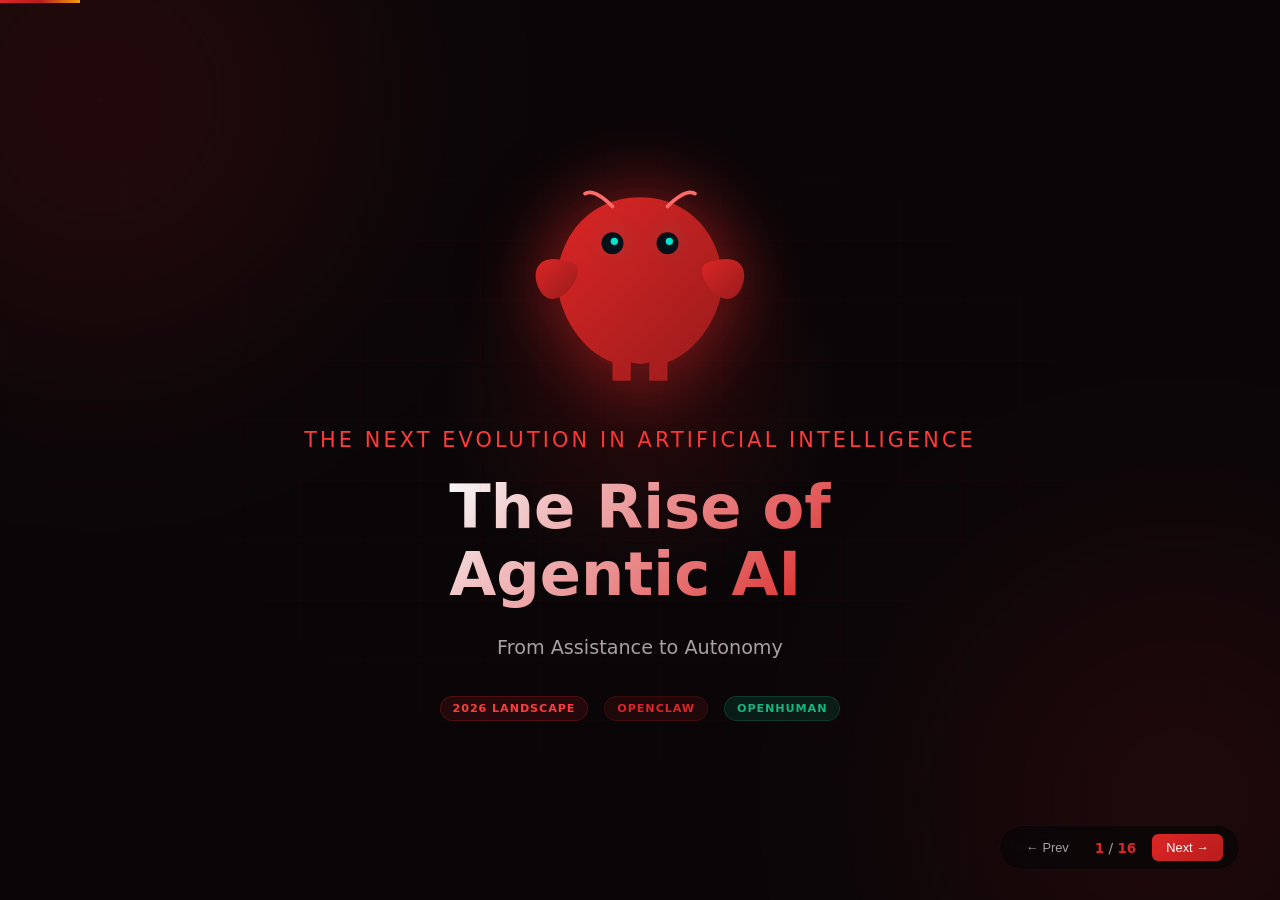
==== index.html @ 3cd06ec3 "feat: publish presentation site" ====
<!DOCTYPE html>
<html lang="en">
<head>
    <meta charset="UTF-8">
    <meta name="viewport" content="width=device-width, initial-scale=1.0">
    <title>OpenClaw — The Rise of Agentic AI</title>
    <style>
        * { margin: 0; padding: 0; box-sizing: border-box; }

        :root {
            --bg-dark: #0a0608;
            --bg-card: #140a0e;
            --bg-card-hover: #1e0f14;
            --accent-red: #dc2626;
            --accent-crimson: #b91c1c;
            --accent-bright-red: #ff3b3b;
            --accent-gold: #f59e0b;
            --accent-green: #10b981;
            --accent-orange: #ea580c;
            --text-primary: #f8fafc;
            --text-secondary: #a8a0a4;
            --border: rgba(220, 38, 38, 0.1);
            --logo-gradient-start: #dc2626;
            --logo-gradient-end: #991b1b;
            --coral-bright: #ff6b6b;
        }

        body {
            font-family: 'Segoe UI', system-ui, -apple-system, sans-serif;
            background: var(--bg-dark);
            color: var(--text-primary);
            overflow: hidden;
            height: 100vh;
        }

        .presentation {
            width: 100vw;
            height: 100vh;
            position: relative;
            overflow: hidden;
        }

        .slide {
            position: absolute;
            width: 100%;
            height: 100%;
            display: none;
            flex-direction: column;
            justify-content: center;
            align-items: center;
            padding: 60px 100px;
            pointer-events: none;
            background: var(--bg-dark);
        }

        .slide.active {
            display: flex;
            pointer-events: all;
        }

        .slide.prev {
            display: none;
        }

        .slide video {
            display: none;
        }

        .slide.active video {
            display: block;
        }

        .full-slide-img {
            position: absolute;
            inset: 0;
            width: 100%;
            height: 100%;
            object-fit: cover;
            object-position: center;
            display: block;
        }

        .video-overlay-button {
            background: rgba(255,255,255,0.2);
            border: 2px solid white;
            border-radius: 50%;
            width: 80px;
            height: 80px;
            display: flex;
            align-items: center;
            justify-content: center;
            cursor: pointer;
            backdrop-filter: blur(4px);
            transition: all 0.3s;
            pointer-events: none;
        }

        /* Background effects */
        .bg-grid {
            position: absolute;
            inset: 0;
            background-image:
                linear-gradient(rgba(220, 38, 38, 0.03) 1px, transparent 1px),
                linear-gradient(90deg, rgba(220, 38, 38, 0.03) 1px, transparent 1px);
            background-size: 60px 60px;
            mask-image: radial-gradient(ellipse at center, black 30%, transparent 80%);
        }

        .bg-glow {
            position: absolute;
            width: 500px;
            height: 500px;
            border-radius: 50%;
            filter: blur(120px);
            opacity: 0.12;
            pointer-events: none;
        }

        .glow-1 { background: var(--accent-red); top: -150px; left: -150px; }
        .glow-2 { background: var(--accent-crimson); bottom: -150px; right: -150px; }
        .glow-3 { background: var(--accent-bright-red); top: 40%; left: 30%; }
        .glow-4 { background: var(--accent-gold); top: 60%; right: 20%; opacity: 0.08; }

        /* Typography */
        h1 {
            font-size: 3.8rem;
            font-weight: 800;
            line-height: 1.1;
            margin-bottom: 1rem;
            background: linear-gradient(135deg, var(--text-primary) 0%, var(--accent-red) 100%);
            -webkit-background-clip: text;
            -webkit-text-fill-color: transparent;
            background-clip: text;
        }

        h2 {
            font-size: 2.6rem;
            font-weight: 700;
            margin-bottom: 1.5rem;
            color: var(--text-primary);
        }

        h3 {
            font-size: 1.4rem;
            font-weight: 600;
            color: var(--accent-red);
            margin-bottom: 0.5rem;
        }

        p {
            font-size: 1.2rem;
            line-height: 1.7;
            color: var(--text-secondary);
            max-width: 800px;
        }

        .subtitle {
            font-size: 1.3rem;
            color: var(--accent-bright-red);
            font-weight: 300;
            letter-spacing: 0.15em;
            text-transform: uppercase;
            margin-bottom: 1rem;
        }

        /* Cards */
        .card-grid {
            display: grid;
            grid-template-columns: repeat(4, 1fr);
            gap: 20px;
            width: 100%;
            max-width: 1200px;
            margin-top: 2rem;
        }

        .card {
            background: var(--bg-card);
            border: 1px solid var(--border);
            border-radius: 16px;
            padding: 28px;
            transition: all 0.3s ease;
            position: relative;
            overflow: hidden;
        }

        .card::before {
            content: '';
            position: absolute;
            top: 0;
            left: 0;
            right: 0;
            height: 3px;
            background: linear-gradient(90deg, var(--accent-red), var(--accent-crimson));
            opacity: 0;
            transition: opacity 0.3s;
        }

        .card:hover::before { opacity: 1; }
        .card:hover {
            transform: translateY(-4px);
            border-color: rgba(220, 38, 38, 0.3);
            box-shadow: 0 20px 40px rgba(0, 0, 0, 0.5);
            background: var(--bg-card-hover);
        }

        .card-icon {
            width: 44px;
            height: 44px;
            border-radius: 10px;
            display: flex;
            align-items: center;
            justify-content: center;
            font-size: 22px;
            margin-bottom: 14px;
            background: rgba(220, 38, 38, 0.1);
            color: var(--accent-red);
        }

        /* ===== SLIDE 3: TRUE LEFT-RIGHT SPLIT ===== */
        .split-layout {
            display: flex;
            flex-direction: row;
            gap: 0;
            width: 100%;
            max-width: 1100px;
            align-items: stretch;
            justify-content: center;
            margin-top: 1rem;
        }

        .split-left, .split-right {
            flex: 1;
            padding: 40px;
            text-align: center;
            min-width: 0;
        }

        .split-left {
            background: rgba(245, 158, 11, 0.05);
            border: 1px solid rgba(245, 158, 11, 0.15);
            border-radius: 16px 0 0 16px;
            border-right: none;
        }

        .split-right {
            background: rgba(220, 38, 38, 0.05);
            border: 1px solid rgba(220, 38, 38, 0.15);
            border-radius: 0 16px 16px 0;
            border-left: none;
        }

        .vs-divider {
            display: flex;
            align-items: center;
            justify-content: center;
            width: 60px;
            background: var(--bg-dark);
            position: relative;
            z-index: 2;
        }

        .vs-circle {
            width: 50px;
            height: 50px;
            border-radius: 50%;
            background: linear-gradient(135deg, var(--accent-red), var(--accent-crimson));
            display: flex;
            align-items: center;
            justify-content: center;
            font-weight: 800;
            font-size: 0.9rem;
            color: white;
            box-shadow: 0 4px 20px rgba(220, 38, 38, 0.4);
        }

        .feature-list {
            list-style: none;
            margin-top: 1.5rem;
            text-align: left;
            display: inline-block;
        }

        .feature-list li {
            padding: 10px 0;
            padding-left: 28px;
            position: relative;
            color: var(--text-secondary);
            font-size: 1.05rem;
            border-bottom: 1px solid rgba(255,255,255,0.03);
        }

        .feature-list li:last-child { border-bottom: none; }

        .split-left .feature-list li::before {
            content: '•';
            position: absolute;
            left: 0;
            color: var(--accent-orange);
            font-weight: bold;
        }

        .split-right .feature-list li::before {
            content: '→';
            position: absolute;
            left: 0;
            color: var(--accent-red);
            font-weight: bold;
        }

        /* Comparison Table */
        .table-container {
            width: 100%;
            max-width: 1200px;
            overflow-x: auto;
            margin-top: 1.5rem;
        }

        table {
            width: 100%;
            border-collapse: separate;
            border-spacing: 0;
            font-size: 0.9rem;
        }

        th {
            background: rgba(220, 38, 38, 0.08);
            color: var(--accent-red);
            font-weight: 600;
            padding: 14px;
            text-align: left;
            border-bottom: 2px solid var(--accent-red);
            white-space: nowrap;
        }

        td {
            padding: 12px 14px;
            border-bottom: 1px solid var(--border);
            color: var(--text-secondary);
        }

        tr:hover td { background: rgba(255,255,255,0.02); }

        .highlight-row td {
            background: rgba(220, 38, 38, 0.04);
            color: var(--text-primary);
            font-weight: 500;
        }

        /* Architecture Diagram */
        .arch-container {
            display: flex;
            gap: 16px;
            align-items: stretch;
            margin-top: 1.5rem;
            max-width: 1100px;
            width: 100%;
        }

        .arch-layer {
            flex: 1;
            background: var(--bg-card);
            border: 1px solid var(--border);
            border-radius: 12px;
            padding: 20px 16px;
            text-align: center;
            position: relative;
            transition: all 0.3s;
            min-width: 0;
        }

        .arch-layer:hover {
            border-color: var(--accent-red);
            transform: scale(1.03);
            background: var(--bg-card-hover);
        }

        .arch-layer h4 {
            color: var(--accent-red);
            font-size: 1rem;
            margin-bottom: 6px;
        }

        .arch-layer .file-name {
            font-family: 'Courier New', monospace;
            font-size: 0.75rem;
            color: var(--accent-gold);
            background: rgba(245, 158, 11, 0.1);
            padding: 3px 8px;
            border-radius: 4px;
            display: inline-block;
            margin-bottom: 10px;
        }

        .arch-layer p {
            font-size: 0.85rem;
            line-height: 1.5;
            color: var(--text-secondary);
        }

        .arch-connector {
            display: flex;
            align-items: center;
            justify-content: center;
            color: var(--accent-red);
            font-size: 1.2rem;
            width: 24px;
            flex-shrink: 0;
        }

        /* ===== NAVIGATION: BOTTOM RIGHT, SMALL ===== */
        .nav-area {
            position: fixed;
            bottom: 30px;
            right: 40px;
            display: flex;
            align-items: center;
            gap: 12px;
            z-index: 1000;
            background: rgba(10, 6, 8, 0.85);
            backdrop-filter: blur(12px);
            padding: 8px 16px;
            border-radius: 100px;
            border: 1px solid var(--border);
        }

        .nav-btn {
            background: none;
            border: none;
            color: var(--text-secondary);
            cursor: pointer;
            padding: 6px 10px;
            border-radius: 6px;
            transition: all 0.2s;
            font-size: 0.8rem;
            font-weight: 500;
            display: flex;
            align-items: center;
            gap: 4px;
        }

        .nav-btn:hover {
            color: var(--text-primary);
            background: rgba(255,255,255,0.08);
        }

        .nav-btn.primary {
            background: linear-gradient(135deg, var(--accent-red), var(--accent-crimson));
            color: white;
            font-size: 0.8rem;
            padding: 6px 14px;
        }

        .slide-counter {
            color: var(--text-secondary);
            font-size: 0.85rem;
            font-variant-numeric: tabular-nums;
            padding: 0 4px;
        }

        .slide-counter span { color: var(--accent-red); font-weight: 600; }

        /* Progress bar */
        .progress-bar {
            position: fixed;
            top: 0;
            left: 0;
            height: 3px;
            background: linear-gradient(90deg, var(--accent-red), var(--accent-crimson), var(--accent-gold));
            transition: width 0.3s;
            z-index: 1000;
        }

        /* Badges */
        .badge {
            display: inline-block;
            padding: 5px 12px;
            border-radius: 20px;
            font-size: 0.7rem;
            font-weight: 600;
            text-transform: uppercase;
            letter-spacing: 0.08em;
        }

        .badge-red { background: rgba(220, 38, 38, 0.12); color: var(--accent-bright-red); border: 1px solid rgba(220, 38, 38, 0.25); }
        .badge-crimson { background: rgba(185, 28, 28, 0.12); color: var(--accent-red); border: 1px solid rgba(185, 28, 28, 0.2); }
        .badge-green { background: rgba(16, 185, 129, 0.12); color: var(--accent-green); border: 1px solid rgba(16,185,129,0.2); }
        .badge-orange { background: rgba(245, 158, 11, 0.12); color: var(--accent-gold); border: 1px solid rgba(245,158,11,0.2); }
        .badge-gold { background: rgba(245, 158, 11, 0.12); color: var(--accent-gold); border: 1px solid rgba(245,158,11,0.2); }

        /* Code preview */
        .code-preview {
            background: #1a0d10;
            border: 1px solid var(--border);
            border-radius: 12px;
            padding: 24px;
            font-family: 'Courier New', monospace;
            font-size: 0.82rem;
            line-height: 1.6;
            color: #cdd6f4;
            max-width: 720px;
            width: 100%;
            margin-top: 1.5rem;
            text-align: left;
            position: relative;
            box-shadow: 0 10px 30px rgba(0,0,0,0.4);
        }

        .code-preview::before {
            content: 'SOUL.md';
            position: absolute;
            top: -12px;
            left: 20px;
            background: var(--bg-dark);
            padding: 4px 12px;
            color: var(--accent-gold);
            font-size: 0.75rem;
            border: 1px solid var(--border);
            border-radius: 4px;
            font-weight: 600;
        }

        .code-comment { color: #6c7086; }
        .code-header { color: #ff6b6b; font-weight: bold; }
        .code-truth { color: #fab387; }
        .code-body { color: #cdd6f4; }

        /* Images */
        .slide-img {
            border-radius: 12px;
            border: 1px solid var(--border);
            box-shadow: 0 10px 30px rgba(0,0,0,0.3);
            max-height: 220px;
            object-fit: contain;
            background: var(--bg-card);
        }

        .logo-img {
            height: 80px;
            width: auto;
            margin-bottom: 1rem;
            filter: drop-shadow(0 4px 12px rgba(0,0,0,0.4));
        }

        .mascot-img {
            height: 140px;
            width: auto;
            margin-bottom: 1rem;
        }

        /* Special layouts */
        .two-col {
            display: flex;
            gap: 50px;
            width: 100%;
            max-width: 1100px;
            align-items: center;
        }

        .two-col > div { flex: 1; }

        .center-col {
            display: flex;
            flex-direction: column;
            align-items: center;
            text-align: center;
            max-width: 900px;
        }

        .callout-box {
            padding: 20px 24px;
            border-radius: 0 12px 12px 0;
            margin-bottom: 1.5rem;
            text-align: left;
        }

        .callout-warn {
            background: rgba(245, 158, 11, 0.08);
            border-left: 4px solid var(--accent-gold);
        }

        .callout-success {
            background: rgba(16, 185, 129, 0.08);
            border-left: 4px solid var(--accent-green);
        }

        .callout-box p { font-size: 1.05rem; }
        .callout-box strong { font-size: 0.95rem; display: block; margin-bottom: 6px; }

        /* Responsive */
        @media (max-width: 1200px) {
            .slide { padding: 50px 60px; }
            h1 { font-size: 3.2rem; }
            h2 { font-size: 2.3rem; }
            [style*="flex: 0 0 400px"] { flex: 0 0 320px !important; }
        }

        @media (max-width: 1024px) {
            .slide {
                padding: 40px 30px;
                overflow-y: auto;
                -webkit-overflow-scrolling: touch;
            }
            .card-grid { grid-template-columns: repeat(2, 1fr); }
            .arch-container { flex-wrap: wrap; }
            .arch-connector { display: none; }
            .arch-layer { flex: 1 1 calc(50% - 16px); min-width: 180px; }
            .two-col { flex-direction: column; gap: 30px; }
            .split-layout { flex-direction: column; }
            .split-left {
                border-radius: 16px 16px 0 0 !important;
                border-right: 1px solid rgba(245,158,11,0.15) !important;
                border-bottom: none !important;
                padding: 30px !important;
            }
            .split-right {
                border-radius: 0 0 16px 16px !important;
                border-left: 1px solid rgba(220,38,38,0.15) !important;
                border-top: none !important;
                padding: 30px !important;
            }
            .vs-divider { width: 100%; height: 40px; }
            h1 { font-size: 2.8rem; }
            h2 { font-size: 2rem; }
            .closing-pillars { grid-template-columns: 1fr 1fr; }
            [style*="flex: 0 0 400px"] { flex: 0 0 280px !important; }
            [style*="justify-content: space-between"][style*="max-width: 900px"] {
                flex-wrap: wrap !important;
            }
            .split-left img, .split-right img {
                width: calc(100% + 60px) !important;
                margin: -30px -30px 20px -30px !important;
            }
        }

        @media (max-width: 768px) {
            .slide {
                padding: 30px 20px;
                overflow-y: auto;
                -webkit-overflow-scrolling: touch;
            }
            .card-grid { grid-template-columns: 1fr; }
            h1 { font-size: 2rem; }
            h2 { font-size: 1.5rem; }
            h3 { font-size: 1.1rem; }
            p { font-size: 1rem; }
            .subtitle { font-size: 1rem; letter-spacing: 0.1em; }
            .card { padding: 20px !important; }
            .agent-visual { width: 160px; height: 160px; }
            .code-preview { font-size: 0.72rem; padding: 16px; }
            .closing-pillars { grid-template-columns: 1fr; }
            .pillar { padding: 20px; }
            .quote-box { padding: 20px 24px; }
            .quote-box p { font-size: 1.05rem; }
            .nav-area {
                bottom: 15px;
                right: 15px;
                left: 15px;
                justify-content: center;
            }
            .split-left, .split-right { padding: 24px !important; }
            .split-left img, .split-right img {
                width: calc(100% + 48px) !important;
                margin: -24px -24px 20px -24px !important;
            }
            .card img[style*="margin:"] {
                width: calc(100% + 40px) !important;
                margin: -20px -20px 20px -20px !important;
            }
            [style*="grid-template-columns: 1fr 1fr 1fr"] {
                grid-template-columns: 1fr 1fr !important;
            }
            [style*="flex: 0 0 400px"] { flex: 1 1 100% !important; }
            [style*="justify-content: space-between"][style*="max-width: 900px"] {
                flex-direction: column !important;
                gap: 20px !important;
            }
            [style*="display: flex"][style*="gap: 20px"][style*="max-width: 1200px"] {
                flex-direction: column !important;
            }
            .table-container { margin-left: -10px; margin-right: -10px; }
            table { font-size: 0.8rem; }
            th, td { padding: 8px 10px; }
        }

        @media (max-width: 480px) {
            .slide {
                padding: 20px 14px;
                overflow-y: auto;
                -webkit-overflow-scrolling: touch;
            }
            h1 { font-size: 1.6rem; }
            h2 { font-size: 1.25rem; }
            h3 { font-size: 1rem; }
            p { font-size: 0.88rem; }
            .subtitle { font-size: 0.8rem; letter-spacing: 0.08em; }
            .badge { font-size: 0.6rem; padding: 3px 8px; }
            .card { padding: 16px !important; }
            .agent-visual { width: 120px; height: 120px; }
            .nav-area { padding: 5px 10px; gap: 6px; }
            .nav-btn { font-size: 0.7rem; padding: 4px 8px; }
            .nav-btn.primary { font-size: 0.7rem; padding: 4px 10px; }
            .slide-counter { font-size: 0.75rem; }
            .code-preview { font-size: 0.62rem; padding: 12px; }
            .logo-img { height: 50px; }
            .slide-img { max-height: 130px; }
            .quote-box { padding: 16px 18px; }
            .quote-box p { font-size: 0.95rem; }
            .pillar { padding: 14px; }
            .pillar-icon { font-size: 1.8rem; }
            .feature-list li { font-size: 0.82rem; padding: 6px 0; }
            .bg-glow { width: 250px; height: 250px; }
            .title-glow { width: 200px; height: 200px; }
            .split-left, .split-right { padding: 16px !important; }
            .split-left img, .split-right img {
                width: calc(100% + 32px) !important;
                margin: -16px -16px 16px -16px !important;
            }
            .card img[style*="margin:"] {
                width: calc(100% + 32px) !important;
                margin: -16px -16px 20px -16px !important;
            }
            [style*="grid-template-columns: 1fr 1fr 1fr"],
            [style*="grid-template-columns: 1fr 1fr"] {
                grid-template-columns: 1fr !important;
            }
            .vs-circle { width: 40px; height: 40px; font-size: 0.75rem; }
            table { font-size: 0.72rem; }
            th, td { padding: 6px 8px; }
        }

        .task-button {
            display: inline-flex;
            align-items: center;
            gap: 12px;
            margin-top: 1.5rem;
            padding: 18px 40px;
            background: linear-gradient(135deg, var(--accent-red), var(--accent-crimson));
            color: white;
            text-decoration: none;
            border-radius: 100px;
            font-size: 1.2rem;
            font-weight: 700;
            letter-spacing: 0.03em;
            box-shadow: 0 8px 32px rgba(220, 38, 38, 0.4), 0 0 0 1px rgba(220, 38, 38, 0.2);
            transition: all 0.3s ease;
            cursor: pointer;
            z-index: 10;
            position: relative;
        }

        .task-button:hover {
            transform: translateY(-3px);
            box-shadow: 0 14px 44px rgba(220, 38, 38, 0.5), 0 0 0 1px rgba(220, 38, 38, 0.3);
        }

        /* Animations */
        @keyframes float {
            0%, 100% { transform: translateY(0); }
            50% { transform: translateY(-8px); }
        }

        .animate-float { animation: float 4s ease-in-out infinite; }

        @keyframes pulse-glow {
            0%, 100% { opacity: 0.3; transform: scale(1); }
            50% { opacity: 0.6; transform: scale(1.05); }
        }

        .agent-visual {
            width: 220px;
            height: 220px;
            margin-bottom: 1.5rem;
        }

        .claw-svg {
            width: 100%;
            height: 100%;
            filter: drop-shadow(0 0 40px rgba(220, 38, 38, 0.4));
            overflow: visible;
        }

        .claw-svg .claw-body { filter: drop-shadow(0 0 20px rgba(220, 38, 38, 0.3)); }
        .claw-svg .eye-glow { filter: drop-shadow(0 0 6px #00e5cc); }

        @keyframes flap-left {
            0%, 100% { transform: rotate(0deg); }
            50% { transform: rotate(-25deg); }
        }
        @keyframes flap-right {
            0%, 100% { transform: rotate(0deg); }
            50% { transform: rotate(25deg); }
        }
        @keyframes wiggle-left {
            0%, 100% { transform: rotate(0deg); }
            50% { transform: rotate(-15deg); }
        }
        @keyframes wiggle-right {
            0%, 100% { transform: rotate(0deg); }
            50% { transform: rotate(15deg); }
        }
        @keyframes blink {
            0%, 95%, 100% { transform: scaleY(1); }
            97.5% { transform: scaleY(0.1); }
        }
        
        .claw-left {
            transform-origin: 25px 55px;
            animation: flap-left 1.8s ease-in-out infinite;
        }
        .claw-right {
            transform-origin: 95px 55px;
            animation: flap-right 1.8s ease-in-out infinite;
        }
        .antenna:nth-of-type(1) {
            transform-origin: 45px 15px;
            animation: wiggle-left 3s ease-in-out infinite;
        }
        .antenna:nth-of-type(2) {
            transform-origin: 75px 15px;
            animation: wiggle-right 3.2s ease-in-out infinite;
        }
        .eye, .eye-glow {
            transform-origin: 50% 50%;
            animation: blink 5s infinite;
        }

        .closing-pillars {
            display: grid;
            grid-template-columns: repeat(3, 1fr);
            gap: 32px;
            margin: 2.5rem 0;
            max-width: 900px;
            width: 100%;
        }

        .pillar {
            text-align: center;
            padding: 24px;
            background: var(--bg-card);
            border: 1px solid var(--border);
            border-radius: 16px;
            transition: all 0.3s;
        }

        .pillar:hover {
            border-color: rgba(220, 38, 38, 0.25);
            transform: translateY(-4px);
        }

        .pillar-icon {
            font-size: 2.5rem;
            margin-bottom: 12px;
        }

        .pillar h3 { color: var(--text-primary); font-size: 1.2rem; }
        .pillar p { font-size: 0.95rem; margin-top: 8px; }

        .quote-box {
            margin-top: 2rem;
            padding: 28px 32px;
            background: linear-gradient(135deg, rgba(220, 38, 38, 0.08), rgba(185, 28, 28, 0.08));
            border-radius: 16px;
            border: 1px solid var(--border);
            max-width: 800px;
        }

        .quote-box p {
            font-size: 1.25rem;
            color: var(--text-primary);
            font-weight: 500;
            line-height: 1.6;
        }

        .img-caption {
            font-size: 0.8rem;
            color: var(--text-secondary);
            margin-top: 8px;
            font-style: italic;
        }

        /* Title slide special glow */
        .title-glow {
            position: absolute;
            width: 400px;
            height: 400px;
            border-radius: 50%;
            background: radial-gradient(circle, rgba(220, 38, 38, 0.15) 0%, transparent 70%);
            top: 50%;
            left: 50%;
            transform: translate(-50%, -65%);
            pointer-events: none;
            animation: pulse-glow 4s ease-in-out infinite;
        }
    </style>
<base>
</head>
<body>
    <div class="progress-bar" id="progressBar"></div>

    <div class="presentation">
        <!-- Slide 1: Title -->
        <div class="slide active">
            <div class="bg-grid"></div>
            <div class="bg-glow glow-1"></div>
            <div class="bg-glow glow-2"></div>
            <div class="title-glow"></div>

            <div class="agent-visual animate-float">
                <svg class="claw-svg" viewBox="0 0 120 120" fill="none" xmlns="http://www.w3.org/2000/svg">
                    <!-- Lobster Claw Silhouette -->
                    <path d="M60 10 C30 10 15 35 15 55 C15 75 30 95 45 100 L45 110 L55 110 L55 100 C55 100 60 102 65 100 L65 110 L75 110 L75 100 C90 95 105 75 105 55 C105 35 90 10 60 10Z" fill="url(#lobster-gradient)" class="claw-body"></path>
                    <!-- Left Claw -->
                    <path d="M20 45 C5 40 0 50 5 60 C10 70 20 65 25 55 C28 48 25 45 20 45Z" fill="url(#lobster-gradient)" class="claw-left"></path>
                    <!-- Right Claw -->
                    <path d="M100 45 C115 40 120 50 115 60 C110 70 100 65 95 55 C92 48 95 45 100 45Z" fill="url(#lobster-gradient)" class="claw-right"></path>
                    <!-- Antenna -->
                    <path d="M45 15 Q35 5 30 8" stroke="#ff6b6b" stroke-width="2" stroke-linecap="round" class="antenna"></path>
                    <path d="M75 15 Q85 5 90 8" stroke="#ff6b6b" stroke-width="2" stroke-linecap="round" class="antenna"></path>
                    <!-- Eyes -->
                    <circle cx="45" cy="35" r="6" fill="#050810" class="eye"></circle>
                    <circle cx="75" cy="35" r="6" fill="#050810" class="eye"></circle>
                    <circle cx="46" cy="34" r="2" fill="#00e5cc" class="eye-glow"></circle>
                    <circle cx="76" cy="34" r="2" fill="#00e5cc" class="eye-glow"></circle>
                    <defs>
                        <linearGradient id="lobster-gradient" x1="0%" y1="0%" x2="100%" y2="100%">
                            <stop offset="0%" stop-color="#dc2626"></stop>
                            <stop offset="100%" stop-color="#991b1b"></stop>
                        </linearGradient>
                    </defs>
                </svg>
            </div>

            <p class="subtitle">The Next Evolution in Artificial Intelligence</p>
            <h1>The Rise of<br>Agentic AI</h1>
            <p style="margin-top: 0.5rem; font-size: 1.2rem;">From Assistance to Autonomy</p>

            <div style="margin-top: 2rem; display: flex; gap: 16px;">
                <span class="badge badge-red">2026 Landscape</span>
                <span class="badge badge-crimson">OpenClaw</span>
                <span class="badge badge-green">OpenHuman</span>
            </div>
        </div>

        <!-- Slide 2: Welcome to myKovai Community -->
        <div class="slide">
            <div class="bg-grid"></div>
            <div class="bg-glow glow-1"></div>
            <div class="bg-glow glow-2"></div>

            <div style="width: 100%; max-width: 1100px; display: flex; flex-direction: column; align-items: center; gap: 0;">
                <!-- Header -->
                <div style="text-align: center; margin-bottom: 1rem;">
                    <h2 style="font-size: 2.2rem; margin-bottom: 0.4rem;">Welcome to the <span style="color: var(--accent-red);">myKovai</span> Community</h2>
                    <p style="color: var(--accent-bright-red); font-size: 1rem; font-weight: 400; letter-spacing: 0.05em; margin: 0;">Learning and Building Together</p>
                    <div style="margin-top: 0.8rem; height: 2px; background: linear-gradient(90deg, transparent, var(--accent-red), transparent); width: 100%;"></div>
                </div>

                <!-- Two columns -->
                <div style="display: grid; grid-template-columns: 1fr 1fr; gap: 24px; width: 100%;">

                    <!-- Left: Learning Philosophy -->
                    <div style="background: var(--bg-card); border: 1px solid var(--border); border-radius: 16px; padding: 28px; position: relative; overflow: hidden;">
                        <div style="display: flex; align-items: center; gap: 14px; margin-bottom: 1.2rem;">
                            <div style="font-size: 2rem; line-height: 1;">❤️</div>
                            <h3 style="color: var(--accent-red); font-size: 1.25rem; margin: 0;">Learning Philosophy &amp; Approach</h3>
                        </div>

                        <div style="display: flex; flex-direction: column; gap: 14px;">
                            <div>
                                <p style="color: var(--accent-red); font-weight: 600; font-size: 0.95rem; margin-bottom: 4px;">Collaborative Learning</p>
                                <p style="font-size: 0.92rem; color: var(--text-secondary); margin: 0; line-height: 1.5;">Share what you know, add what you can contribute, and learn together — not from expertise.</p>
                            </div>
                            <div>
                                <p style="color: var(--accent-red); font-weight: 600; font-size: 0.95rem; margin-bottom: 4px;">Focused Space</p>
                                <p style="font-size: 0.92rem; color: var(--text-secondary); margin: 0; line-height: 1.5;">Isolated sessions away from distraction, designed for deep work.</p>
                            </div>
                            <div>
                                <p style="color: var(--accent-red); font-weight: 600; font-size: 0.95rem; margin-bottom: 4px;">Build Together</p>
                                <p style="font-size: 0.92rem; color: var(--text-secondary); margin: 0; line-height: 1.5;">Combined learning leads to building. Different people excel in different areas.</p>
                            </div>
                            <div>
                                <p style="color: var(--accent-red); font-weight: 600; font-size: 0.95rem; margin-bottom: 4px;">No Expertise Required</p>
                                <p style="font-size: 0.92rem; color: var(--text-secondary); margin: 0; line-height: 1.5;">Bring curiosity and willingness to contribute. Everyone has something to offer.</p>
                            </div>
                        </div>
                    </div>

                    <!-- Right: Community Structure -->
                    <div style="background: var(--bg-card); border: 1px solid var(--border); border-radius: 16px; padding: 28px; position: relative; overflow: hidden;">
                        <div style="display: flex; align-items: center; gap: 14px; margin-bottom: 1.2rem;">
                            <div style="font-size: 2rem; line-height: 1;">👥</div>
                            <h3 style="color: var(--accent-gold); font-size: 1.25rem; margin: 0;">Community Structure</h3>
                        </div>

                        <div style="display: flex; flex-direction: column; gap: 18px;">
                            <div>
                                <p style="color: var(--accent-gold); font-weight: 600; font-size: 0.95rem; margin-bottom: 4px;">Isolated Focus Sessions</p>
                                <p style="font-size: 0.92rem; color: var(--text-secondary); margin: 0; line-height: 1.5;">Hourly sessions without distractions. Phones away, full presence.</p>
                            </div>
                            <div>
                                <p style="color: var(--accent-gold); font-weight: 600; font-size: 0.95rem; margin-bottom: 4px;">Shared Vision</p>
                                <p style="font-size: 0.92rem; color: var(--text-secondary); margin: 0; line-height: 1.5;">Part of a larger community with shared goals and values.</p>
                            </div>
                            <div>
                                <p style="color: var(--accent-gold); font-weight: 600; font-size: 0.95rem; margin-bottom: 4px;">Mutual Support</p>
                                <p style="font-size: 0.92rem; color: var(--text-secondary); margin: 0; line-height: 1.5;">Help others, ask for help, celebrate wins together.</p>
                            </div>
                            <div>
                                <p style="color: var(--accent-gold); font-weight: 600; font-size: 0.95rem; margin-bottom: 4px;">Ongoing Collaboration</p>
                                <p style="font-size: 0.92rem; color: var(--text-secondary); margin: 0; line-height: 1.5;">Connect with like-minded individuals for collaboration beyond this session.</p>
                            </div>
                        </div>
                    </div>
                </div>

                <!-- Footer tagline -->
                <div style="margin-top: 1.2rem; text-align: center;">
                    <p style="font-size: 1.05rem; color: var(--text-primary); font-weight: 500;">
                        Join the <span style="color: var(--accent-red); font-weight: 700;">myKovai</span> community. Learn together. Build together.
                    </p>
                </div>
            </div>
        </div>

        <!-- Slide 4: What is Agentic AI -->
        <div class="slide">
            <div class="bg-grid"></div>
            <div class="bg-glow glow-3"></div>

            <h2>What is Agentic AI?</h2>
            <p style="text-align: center; margin-bottom: 1.5rem; max-width: 850px;">
                In 2026, Agentic AI is defined as <strong style="color: var(--accent-red);">systems composed of multiple coordinated AI agents</strong>
                that can break down tasks, collaborate, and pursue complex objectives autonomously over extended periods.
            </p>

            <div style="margin-bottom: 1.5rem;">
                <img src="https://kimi-web-img.moonshot.cn/img/weaviate.io/c82d1d2d5639855c32b6b130e3ff1e60ccff077c.jpg"
                     alt="Agentic Workflow" class="slide-img" style="max-height: 320px; max-width: 750px; width: 100%;">
                <p class="img-caption">The Perceive → Reason → Act → Learn loop</p>
            </div>

            <div class="card-grid">
                <div class="card">
                    <h3>Goal-Oriented</h3>
                    <p>Receives an objective, not just a prompt. "Plan my trip" vs "What's the weather?"</p>
                </div>
                <div class="card">
                    <h3>Multi-Step Reasoning</h3>
                    <p>Autonomously decomposes complex goals into executable sub-tasks and sequences them.</p>
                </div>
                <div class="card">
                    <h3>Tool Orchestration</h3>
                    <p>Dynamically selects and uses APIs, browsers, code interpreters, and enterprise systems.</p>
                </div>
                <div class="card">
                    <h3>Self-Adjusting</h3>
                    <p>Evaluates outcomes, learns from feedback, and refines its strategy without human intervention.</p>
                </div>
            </div>
        </div>

        <!-- Slide 5: The Shift — FIXED LEFT-RIGHT -->
        <div class="slide">
            <div class="bg-grid"></div>
            <div class="bg-glow glow-1"></div>

            <h2>The Paradigm Shift</h2>

            <div class="split-layout">
                <div class="split-left" style="overflow: hidden;">
                    <img src="images/icon_traditional_ai_1778921217822.png" style="width: calc(100% + 80px); max-width: none; aspect-ratio: 16 / 9; object-fit: cover; margin: -40px -40px 20px -40px; display: block; border-bottom: 1px solid rgba(220, 38, 38, 0.15);">
                    <span class="badge badge-orange">Traditional AI</span>
                    <h3 style="margin-top: 1rem; color: var(--text-secondary); font-size: 1.3rem;">Reactive Assistance</h3>
                    <ul class="feature-list">
                        <li>Prompt-based interaction</li>
                        <li>Single task outputs</li>
                        <li>Limited tool usage</li>
                        <li>Static responses</li>
                        <li>Human controls every step</li>
                    </ul>
                </div>

                <div class="vs-divider">
                    <div class="vs-circle">VS</div>
                </div>

                <div class="split-right" style="overflow: hidden;">
                    <img src="images/icon_agentic_ai_1778921235077.png" style="width: calc(100% + 80px); max-width: none; aspect-ratio: 16 / 9; object-fit: cover; margin: -40px -40px 20px -40px; display: block; border-bottom: 1px solid rgba(220, 38, 38, 0.15);">
                    <span class="badge badge-red">Agentic AI</span>
                    <h3 style="margin-top: 1rem; color: var(--accent-red); font-size: 1.3rem;">Proactive Execution</h3>
                    <ul class="feature-list">
                        <li>Goal-based execution</li>
                        <li>Multi-step workflows</li>
                        <li>Dynamic orchestration</li>
                        <li>Context-driven decisions</li>
                        <li>Semi-autonomous operation</li>
                    </ul>
                </div>
            </div>

            <p style="text-align: center; margin-top: 2.5rem; font-size: 1.1rem; max-width: 700px;">
                <strong style="color: var(--accent-red);">The human role shifts from operator to supervisor.</strong>
                Agents move work between tools instead of employees moving data between apps.
            </p>
        </div>

        <!-- Slide 4: Why OpenClaw Matters -->
        <div class="slide">
            <div class="bg-grid"></div>
            <div class="bg-glow glow-2"></div>
            <h2 style="text-align: left;">Why OpenClaw Matters Most</h2>

            <div class="two-col">
                <div style="text-align: center;">
                    <div class="agent-visual animate-float" style="margin: 0 auto;">
                        <svg class="claw-svg" viewBox="0 0 120 120" fill="none" xmlns="http://www.w3.org/2000/svg">
                            <!-- Lobster Claw Silhouette -->
                            <path d="M60 10 C30 10 15 35 15 55 C15 75 30 95 45 100 L45 110 L55 110 L55 100 C55 100 60 102 65 100 L65 110 L75 110 L75 100 C90 95 105 75 105 55 C105 35 90 10 60 10Z" fill="url(#lobster-gradient)" class="claw-body"></path>
                            <!-- Left Claw -->
                            <path d="M20 45 C5 40 0 50 5 60 C10 70 20 65 25 55 C28 48 25 45 20 45Z" fill="url(#lobster-gradient)" class="claw-left"></path>
                            <!-- Right Claw -->
                            <path d="M100 45 C115 40 120 50 115 60 C110 70 100 65 95 55 C92 48 95 45 100 45Z" fill="url(#lobster-gradient)" class="claw-right"></path>
                            <!-- Antenna -->
                            <path d="M45 15 Q35 5 30 8" stroke="#ff6b6b" stroke-width="2" stroke-linecap="round" class="antenna"></path>
                            <path d="M75 15 Q85 5 90 8" stroke="#ff6b6b" stroke-width="2" stroke-linecap="round" class="antenna"></path>
                            <!-- Eyes -->
                            <circle cx="45" cy="35" r="6" fill="#050810" class="eye"></circle>
                            <circle cx="75" cy="35" r="6" fill="#050810" class="eye"></circle>
                            <circle cx="46" cy="34" r="2" fill="#00e5cc" class="eye-glow"></circle>
                            <circle cx="76" cy="34" r="2" fill="#00e5cc" class="eye-glow"></circle>
                            <defs>
                                <linearGradient id="lobster-gradient" x1="0%" y1="0%" x2="100%" y2="100%">
                                    <stop offset="0%" stop-color="#dc2626"></stop>
                                    <stop offset="100%" stop-color="#991b1b"></stop>
                                </linearGradient>
                            </defs>
                        </svg>
                    </div>
                    <p class="img-caption">OpenClaw — Molty the Space Lobster</p>
                </div>

                <div>
                    <div class="callout-box callout-warn">
                        <p><strong style="color: var(--accent-gold);">The Problem</strong></p>
                        <p>Most agents live in prompts. Once the session ends, the agent loses its role, tools, and context. For enterprise workflows in Finance or DevOps, that's a <b>reliability gap.</b></p>
                    </div>

                    <div class="callout-box callout-success">
                        <p><strong style="color: var(--accent-green);">The OpenClaw Solution</strong></p>
                        <p>Agent behavior is defined in explicit workspace Markdown files — persona, tools, operating instructions, and memory. These files live in version control. <strong>Everything is auditable.</strong></p>
                    </div>
                </div>
            </div>

            <div class="card-grid" style="margin-top: 1.5rem; max-width: 900px;">
                <div class="card" style="text-align: center;">
                    <h3>Files ARE the Agent</h3>
                    <p>No hidden configuration databases. Plain text, human-readable, git-tracked.</p>
                </div>
                <div class="card" style="text-align: center;">
                    <h3>Full Auditability</h3>
                    <p>Every behavior change is a diff. Review agent updates like code reviews.</p>
                </div>
                <div class="card" style="text-align: center;">
                    <h3>Enterprise Ready</h3>
                    <p>Departmental agents for Finance, Sales, DevOps with consistent governance.</p>
                </div>
            </div>
        </div>

        <!-- Slide 6: The Orchestrator Video -->
        <div id="orchestrator-slide" class="slide" style="padding: 0; overflow: hidden; position: relative; background: #000;">
            <video id="orchestrator-video" src="videos/THE%20ORCHESTRATOR.mp4" style="position:absolute; inset:0; width:100%; height:100%; object-fit:contain; background:#000;" loop playsinline preload="metadata"></video>
            <div id="orchestrator-controls" style="position:absolute; inset:0; display:flex; align-items:center; justify-content:center; background: rgba(0,0,0,0.3); transition: background 0.3s; z-index: 10;" onclick="toggleManagedVideo('orchestrator')">
                <button id="orchestrator-play-pause-btn" class="video-overlay-button">
                    <svg id="orchestrator-play-icon" width="36" height="36" viewBox="0 0 24 24" fill="white" style="margin-left: 4px;"><polygon points="5 3 19 12 5 21 5 3"></polygon></svg>
                    <svg id="orchestrator-pause-icon" width="36" height="36" viewBox="0 0 24 24" fill="white" style="display:none;"><rect x="6" y="4" width="4" height="16"></rect><rect x="14" y="4" width="4" height="16"></rect></svg>
                </button>
            </div>
        </div>

        <!-- Slide 2: What is an AI Model / LLM -->
        <div class="slide">
            <div class="bg-grid"></div>
            <div class="bg-glow glow-1"></div>

            <h2>What is an AI Model & LLM?</h2>

            <div class="split-layout" style="margin-top: 1rem; max-width: 1200px;">
                <div class="split-left" style="background: rgba(220, 38, 38, 0.03); border: 1px solid rgba(220, 38, 38, 0.15); border-right: none; padding: 30px; overflow: hidden;">
                    <img src="images/icon_ai_model_1778921119834.png" style="width: calc(100% + 60px); max-width: none; aspect-ratio: 16 / 9; object-fit: cover; margin: -30px -30px 20px -30px; display: block; border-bottom: 1px solid rgba(220, 38, 38, 0.15);">
                    <h3 style="color: var(--accent-red); font-size: 1.4rem;">AI Model</h3>
                    <ul class="feature-list" style="font-size: 0.95rem; margin-top: 1rem;">
                        <li>A computer system trained to learn patterns from data</li>
                        <li>Uses examples instead of fixed manual rules</li>
                        <li>Learns from large amounts of information during training</li>
                        <li>Improves by adjusting internal mathematical values</li>
                        <li>Can make predictions, decisions, or generate outputs</li>
                        <li style="color: var(--accent-red);"><strong>Used for:</strong> image recognition, spam detection, recommendations</li>
                    </ul>
                </div>

                <div class="vs-divider">
                    <div class="vs-circle" style="background: linear-gradient(135deg, var(--accent-red), var(--accent-crimson));">+</div>
                </div>

                <div class="split-right" style="background: rgba(220, 38, 38, 0.08); border: 1px solid rgba(220, 38, 38, 0.2); border-left: none; padding: 30px; overflow: hidden;">
                    <img src="images/icon_llm_1778921135623.png" style="width: calc(100% + 60px); max-width: none; aspect-ratio: 16 / 9; object-fit: cover; margin: -30px -30px 20px -30px; display: block; border-bottom: 1px solid rgba(220, 38, 38, 0.15);">
                    <h3 style="color: var(--text-primary); font-size: 1.4rem;">LLM <span style="font-size: 0.85rem; color: var(--accent-red);">(Large Language Model)</span></h3>
                    <ul class="feature-list" style="font-size: 0.95rem; margin-top: 1rem;">
                        <li>A type of AI model focused entirely on human language</li>
                        <li><strong>"Large" means:</strong> huge datasets, billions of parameters</li>
                        <li><strong>Trained using:</strong> books, websites, articles, code, conversations</li>
                        <li>Works by predicting the next word or text from context</li>
                        <li><strong>Can:</strong> answer questions, write content, summarize, translate</li>
                        <li style="color: var(--accent-red);"><strong>Example:</strong> GPT by OpenAI</li>
                    </ul>
                </div>
            </div>
        </div>

        <!-- Slide 3: What is an AI Agent -->
        <div class="slide">
            <div class="bg-grid"></div>
            <div class="bg-glow glow-1"></div>

            <h2>What is an AI Agent?</h2>
            <p style="text-align: center; margin-bottom: 1.5rem; max-width: 900px;">
                A system that can perform tasks on its own using AI. It acts as an autonomous entity designed to <strong style="color: var(--accent-red);">observe information, plan actions, take actions, and achieve a goal.</strong>
            </p>

            <div style="display: grid; grid-template-columns: 1fr 1fr 1fr; gap: 20px; width: 100%; max-width: 1200px; margin-bottom: 1.5rem;">
                
                <!-- Combines & How it Works -->
                <div class="card" style="padding: 24px; background: rgba(220, 38, 38, 0.02); overflow: hidden;">
                    <img src="images/icon_how_it_works_1778921151812.png" style="width: calc(100% + 48px); max-width: none; aspect-ratio: 16 / 9; object-fit: cover; margin: -24px -24px 20px -24px; display: block; border-bottom: 1px solid rgba(220, 38, 38, 0.15);">
                    <h3 style="color: var(--text-primary); font-size: 1.1rem; margin-bottom: 12px; border-bottom: 1px solid var(--border); padding-bottom: 8px;">How It Works</h3>
                    <ul class="feature-list" style="font-size: 0.9rem; margin-top: 0;">
                        <li><strong>Combines:</strong> AI model (brain), memory, tools, and decision-making</li>
                        <li>Receives a goal or instruction</li>
                        <li>Understands the task using an LLM</li>
                        <li>Decides what steps are needed</li>
                        <li>Uses tools and checks results until completed</li>
                    </ul>
                </div>

                <!-- Agent vs LLM -->
                <div class="card" style="padding: 24px; background: rgba(220, 38, 38, 0.05); overflow: hidden;">
                    <img src="images/icon_agent_vs_llm_1778921178464.png" style="width: calc(100% + 48px); max-width: none; aspect-ratio: 16 / 9; object-fit: cover; margin: -24px -24px 20px -24px; display: block; border-bottom: 1px solid rgba(220, 38, 38, 0.15);">
                    <h3 style="color: var(--accent-red); font-size: 1.1rem; margin-bottom: 12px; border-bottom: 1px solid rgba(220, 38, 38, 0.2); padding-bottom: 8px;">Agent vs LLM</h3>
                    <ul class="feature-list" style="font-size: 0.9rem; margin-top: 0;">
                        <li><strong>LLM:</strong> Mainly generates text responses. Acts as the reasoning engine inside the agent.</li>
                        <li style="margin-top: 8px;"><strong>An Agent can:</strong></li>
                        <li style="padding-left: 35px; margin-top: -6px;">• Take actions & use software/tools</li>
                        <li style="padding-left: 35px; margin-top: -6px;">• Search the web & remember info</li>
                        <li style="padding-left: 35px; margin-top: -6px;">• Automate workflows</li>
                    </ul>
                </div>

                <!-- Example Workflow -->
                <div class="card" style="padding: 24px; background: rgba(220, 38, 38, 0.08); overflow: hidden;">
                    <img src="images/icon_workflow_1778921200865.png" style="width: calc(100% + 48px); max-width: none; aspect-ratio: 16 / 9; object-fit: cover; margin: -24px -24px 20px -24px; display: block; border-bottom: 1px solid rgba(220, 38, 38, 0.15);">
                    <h3 style="color: var(--accent-bright-red); font-size: 1.1rem; margin-bottom: 12px; border-bottom: 1px solid rgba(255, 59, 59, 0.2); padding-bottom: 8px;">Example Workflow</h3>
                    <p style="font-size: 0.9rem; color: var(--text-secondary); margin-bottom: 10px;"><strong>Goal:</strong> "Book the cheapest flight"</p>
                    <ul class="feature-list" style="font-size: 0.9rem; margin-top: 0;">
                        <li>Search airline websites</li>
                        <li>Compare prices & choose best option</li>
                        <li>Fill booking details & confirm</li>
                        <li style="color: var(--accent-red); margin-top: 8px; border-top: 1px dashed rgba(220,38,38,0.3); padding-top: 8px;"><em>An LLM alone would only suggest how to do it unless connected to tools.</em></li>
                    </ul>
                </div>
            </div>

            <!-- Analogy & Examples -->
            <div style="display: flex; gap: 20px; width: 100%; max-width: 1200px;">
                <div class="callout-box" style="flex: 4; margin-bottom: 0; background: linear-gradient(135deg, rgba(220, 38, 38, 0.08), rgba(185, 28, 28, 0.04)); border-radius: 12px; border: 1px solid var(--border);">
                    <strong style="color: var(--accent-red); font-size: 1.1rem;">Simple Analogy</strong>
                    <div style="font-size: 0.95rem; margin-top: 10px; color: var(--text-secondary); line-height: 1.8;">
                        <strong style="color: var(--text-primary);">AI Model</strong> = brain trained on patterns<br>
                        <strong style="color: var(--text-primary);">LLM</strong> = language-focused AI brain<br>
                        <strong style="color: var(--text-primary);">AI Agent</strong> = AI system that can think, plan, and act to complete tasks
                    </div>
                </div>
                
                <div class="callout-box" style="flex: 5; margin-bottom: 0; border-radius: 12px; border: 1px solid rgba(220, 38, 38, 0.15); background: rgba(0,0,0,0.2);">
                    <strong style="color: var(--text-primary); font-size: 1.1rem;">Examples of AI Agents</strong>
                    <div style="display: flex; gap: 20px; margin-top: 10px; font-size: 0.9rem; color: var(--text-secondary);">
                        <ul class="feature-list" style="flex: 1; margin-top: 0;">
                            <li><strong>Customer support:</strong> solves problems automatically</li>
                            <li><strong>Coding assistants:</strong> write and test code</li>
                        </ul>
                        <ul class="feature-list" style="flex: 1; margin-top: 0;">
                            <li><strong>Personal assistants:</strong> manage schedules, send emails, book appointments</li>
                            <li><strong>Research agents:</strong> gather and summarize info</li>
                        </ul>
                    </div>
                </div>
            </div>
        </div>

        <!-- Slide 5: Architecture -->
        <div class="slide">
            <div class="bg-grid"></div>
            <div class="bg-glow glow-3"></div>

            <div style="display: flex; align-items: center; justify-content: space-between; width: 100%; max-width: 900px; margin-bottom: 2rem; gap: 40px; margin-left: auto; margin-right: auto;">
                <div style="flex: 1; text-align: left;">
                    <h2 style="margin: 0 0 1rem 0; text-align: left;">OpenClaw High-Level Architecture</h2>
                    <p style="color: var(--text-secondary); font-size: 1.1rem; line-height: 1.5; margin: 0;">
                        Layered separation of concerns — each file has a single responsibility.
                    </p>
                </div>
                <div style="flex: 0 0 400px;">
                    <img src="images/architecture_1778920707533.png" style="width: 100%; aspect-ratio: 16 / 9; object-fit: cover; border-radius: 16px; border: 1px solid rgba(220,38,38,0.3); box-shadow: 0 10px 30px rgba(0,0,0,0.5);">
                </div>
            </div>

            <div class="arch-container">
                <div class="arch-layer">
                    <span class="file-name">SOUL.md</span>
                    <h4>Persona & Values</h4>
                    <p>Role, behavioral boundaries, communication defaults, decision constraints</p>
                </div>
                <div class="arch-connector">→</div>
                <div class="arch-layer">
                    <span class="file-name">AGENTS.md</span>
                    <h4>Operating Logic</h4>
                    <p>Core instructions, session startup behavior, heartbeat rules</p>
                </div>
                <div class="arch-connector">→</div>
                <div class="arch-layer">
                    <span class="file-name">TOOLS.md</span>
                    <h4>Environment</h4>
                    <p>SSH hosts, API endpoints, device names, infrastructure context</p>
                </div>
                <div class="arch-connector">→</div>
                <div class="arch-layer">
                    <span class="file-name">SKILL.md</span>
                    <h4>Capabilities</h4>
                    <p>Reusable tool instructions with 3-tier override: Bundled → Local → Workspace</p>
                </div>
                <div class="arch-connector">→</div>
                <div class="arch-layer">
                    <span class="file-name">MEMORY.md</span>
                    <h4>Persistence</h4>
                    <p>Durable facts, daily logs, curated long-term memory across sessions</p>
                </div>
            </div>

            <p style="margin-top: 1.5rem; font-size: 1rem; color: var(--text-secondary);">
                <span style="color: var(--accent-red);">Insight:</span> Update a skill without changing the agent's role. Adjust memory without rewriting instructions.
            </p>
        </div>

        <!-- Slide 7: Comparison Table -->
        <div class="slide">
            <div class="bg-grid"></div>
            <div class="bg-glow glow-2"></div>

            <div style="display: flex; align-items: center; gap: 20px; margin-bottom: 0.5rem;">
                <img src="https://kimi-web-img.moonshot.cn/img/avatars.githubusercontent.com/ab113d2f60dd8d0af1885c95cc4c8eb4e3407175"
                     alt="OpenHuman" style="height: 50px; width: auto; border-radius: 8px;">
                <h2 style="margin: 0;">Agent Harness Landscape</h2>
            </div>

            <p style="margin-bottom: 1rem; font-size: 1.05rem;">High-level comparison of the leading agentic platforms in 2026</p>

            <div class="table-container">
                <table>
                    <thead>
                        <tr>
                            <th style="width: 18%;">Capability</th>
                            <th style="width: 20%;">Claude Cowork</th>
                            <th style="width: 20%;">OpenClaw</th>
                            <th style="width: 20%;">Hermes Agent</th>
                            <th style="width: 22%;">OpenHuman</th>
                        </tr>
                    </thead>
                    <tbody>
                        <tr>
                            <td><strong>Open-source</strong></td>
                            <td>Proprietary</td>
                            <td>MIT</td>
                            <td>MIT</td>
                            <td style="color: var(--accent-green);">GNU</td>
                        </tr>
                        <tr>
                            <td><strong>Simple to start</strong></td>
                            <td>Desktop + CLI</td>
                            <td>Terminal-first</td>
                            <td>Terminal-first</td>
                            <td style="color: var(--accent-green);">Clean UI, minutes</td>
                        </tr>
                        <tr>
                            <td><strong>Cost model</strong></td>
                            <td>Sub + add-ons</td>
                            <td>BYO models</td>
                            <td>BYO models</td>
                            <td style="color: var(--accent-green);">One sub + TokenJuice</td>
                        </tr>
                        <tr class="highlight-row">
                            <td><strong>Memory</strong></td>
                            <td>Chat-scoped</td>
                            <td>Plugin-reliant</td>
                            <td>Self-learning</td>
                            <td style="color: var(--accent-red);">Memory Tree + Obsidian</td>
                        </tr>
                        <tr>
                            <td><strong>Integrations</strong></td>
                            <td>Few connectors</td>
                            <td>BYO</td>
                            <td>BYO</td>
                            <td style="color: var(--accent-red);">118+ via OAuth</td>
                        </tr>
                        <tr>
                            <td><strong>Auto-fetch</strong></td>
                            <td>None</td>
                            <td>None</td>
                            <td>None</td>
                            <td style="color: var(--accent-green);">20-min sync</td>
                        </tr>
                        <tr>
                            <td><strong>API sprawl</strong></td>
                            <td>Extra keys</td>
                            <td>BYOK</td>
                            <td>Multi-vendor</td>
                            <td style="color: var(--accent-green);">One account</td>
                        </tr>
                        <tr>
                            <td><strong>Model routing</strong></td>
                            <td>Single model</td>
                            <td>Manual</td>
                            <td>Manual</td>
                            <td style="color: var(--accent-green);">Built-in</td>
                        </tr>
                        <tr>
                            <td><strong>Native tools</strong></td>
                            <td>Code-only</td>
                            <td>Code-only</td>
                            <td>Code-only</td>
                            <td style="color: var(--accent-green);">Code + search + voice</td>
                        </tr>
                    </tbody>
                </table>
            </div>

            <p style="margin-top: 1rem; font-size: 0.85rem; color: var(--text-secondary);">
                Source: github.com/tinyhumansai/openhuman · Products evolve — verify against each vendor.
            </p>
        </div>

        <!-- Slide 8: The Future -->
        <div class="slide">
            <div class="bg-grid"></div>
            <div class="bg-glow glow-1"></div>
            <div class="bg-glow glow-4"></div>

            <div class="center-col">
                <span class="badge badge-red">2026 and Beyond</span>
                <h2 style="margin-top: 1rem;">AI as an Operating Layer</h2>

                <p style="font-size: 1.3rem; margin: 1.5rem 0; line-height: 1.7;">
                    Agentic AI is not a feature upgrade. It is a <strong style="color: var(--accent-red);">structural shift</strong>
                    in how digital systems operate — from <em>assistance</em> to <em>execution intelligence</em>.
                </p>

                <div class="closing-pillars">
                    <div class="pillar" style="overflow: hidden;">
                        <img src="images/icon_operate_faster_1778921251504.png" style="width: calc(100% + 48px); max-width: none; aspect-ratio: 16 / 9; object-fit: cover; margin: -24px -24px 20px -24px; display: block; border-bottom: 1px solid rgba(220, 38, 38, 0.15);">
                        <h3>Operate Faster</h3>
                        <p>Agents move work between tools instead of employees</p>
                    </div>
                    <div class="pillar" style="overflow: hidden;">
                        <img src="images/icon_governance_1778921268867.png" style="width: calc(100% + 48px); max-width: none; aspect-ratio: 16 / 9; object-fit: cover; margin: -24px -24px 20px -24px; display: block; border-bottom: 1px solid rgba(220, 38, 38, 0.15);">
                        <h3>Governance First</h3>
                        <p>Explicit boundaries make autonomy auditable and safe</p>
                    </div>
                    <div class="pillar" style="overflow: hidden;">
                        <img src="images/icon_scale_1778921292351.png" style="width: calc(100% + 48px); max-width: none; aspect-ratio: 16 / 9; object-fit: cover; margin: -24px -24px 20px -24px; display: block; border-bottom: 1px solid rgba(220, 38, 38, 0.15);">
                        <h3>Scale Differently</h3>
                        <p>One well-defined agent multiplies across teams via version control</p>
                    </div>
                </div>

                <div class="quote-box">
                    <p>
                        "The question isn't whether agentic AI will transform your industry.<br>
                        It's whether you'll be ready when it does."
                    </p>
                </div>
            </div>
        </div>

        <!-- Slide 9: Installation Methods -->
        <div class="slide">
            <div class="bg-grid"></div>
            <div class="bg-glow glow-2"></div>

            <h2>Installation Methods: Direct, Docker, & VPS</h2>
            <p style="text-align: center; margin-bottom: 2rem; max-width: 900px;">
                Deploying Agentic AI locally or in the cloud using reliable and scalable environments.
            </p>

            <div style="display: grid; grid-template-columns: 1fr 1fr 1fr; gap: 20px; width: 100%; max-width: 1200px;">
                
                <!-- Direct -->
                <div class="card" style="padding: 24px; background: rgba(220, 38, 38, 0.02); border: 1px solid rgba(220, 38, 38, 0.15); overflow: hidden;">
                    <img src="https://img.icons8.com/ios-filled/100/dc2626/macbook.png" style="width: calc(100% + 48px); max-width: none; aspect-ratio: 16 / 9; object-fit: scale-down; margin: -24px -24px 20px -24px; display: block; border-bottom: 1px solid rgba(220, 38, 38, 0.15); background: #0d0f15; padding: 10px 0;">
                    <h3 style="color: var(--text-primary); font-size: 1.2rem; text-align: center;">Direct Install</h3>
                    <ul class="feature-list" style="font-size: 0.9rem; margin-top: 1rem;">
                        <li><strong>What is it?</strong> Running the AI agent natively on your local machine (Windows, Mac, Linux).</li>
                        <li><strong>How it Works:</strong> Direct execution using Node.js, Python, or binaries without virtual layers.</li>
                        <li><strong>Advantages:</strong> Quickest to test locally, utilizes direct hardware access (e.g. local GPU).</li>
                        <li><strong>Limitations:</strong> Environment conflicts, harder to scale, requires keeping your PC on 24/7.</li>
                    </ul>
                </div>

                <!-- Docker -->
                <div class="card" style="padding: 24px; background: rgba(220, 38, 38, 0.05); border: 1px solid rgba(220, 38, 38, 0.2); overflow: hidden;">
                    <img src="https://img.icons8.com/ios-filled/100/dc2626/docker.png" style="width: calc(100% + 48px); max-width: none; aspect-ratio: 16 / 9; object-fit: scale-down; margin: -24px -24px 20px -24px; display: block; border-bottom: 1px solid rgba(220, 38, 38, 0.15); background: #0d0f15; padding: 10px 0;">
                    <h3 style="color: var(--text-primary); font-size: 1.2rem; text-align: center;">Docker</h3>
                    <ul class="feature-list" style="font-size: 0.9rem; margin-top: 1rem;">
                        <li><strong>Containerization:</strong> Packages the AI agent and all its dependencies into a single unit.</li>
                        <li><strong>Portability:</strong> Run the exact same setup on your local laptop or push it to the cloud seamlessly.</li>
                        <li><strong>Isolation:</strong> Keeps the AI's files and processes safely separated from the host OS.</li>
                        <li><strong>Reliability:</strong> Perfect for running autonomous bots with consistent environments.</li>
                    </ul>
                </div>

                <!-- VPS -->
                <div class="card" style="padding: 24px; background: rgba(220, 38, 38, 0.08); border: 1px solid rgba(220, 38, 38, 0.25); overflow: hidden;">
                    <img src="https://img.icons8.com/ios-filled/100/dc2626/server.png" style="width: calc(100% + 48px); max-width: none; aspect-ratio: 16 / 9; object-fit: scale-down; margin: -24px -24px 20px -24px; display: block; border-bottom: 1px solid rgba(220, 38, 38, 0.15); background: #0d0f15; padding: 10px 0;">
                    <h3 style="color: var(--accent-red); font-size: 1.2rem; text-align: center;">VPS</h3>
                    <ul class="feature-list" style="font-size: 0.9rem; margin-top: 1rem;">
                        <li><strong>What is it?</strong> A virtual machine on a shared physical server giving you isolated OS, CPU, and RAM.</li>
                        <li><strong>How it Works:</strong> Grants root/admin access to independently install AI tools and run them remotely.</li>
                        <li><strong>Advantages:</strong> 24/7 uptime, more control than shared hosting, and highly cost-effective.</li>
                        <li><strong>Limitations:</strong> Requires technical Linux knowledge for maintenance and security.</li>
                    </ul>
                </div>
            </div>
        </div>

        <!-- Slide: Let's Build Together -->
        <div class="slide">
            <div class="bg-grid"></div>
            <div class="bg-glow glow-1"></div>
            <div class="bg-glow glow-2"></div>
            <div class="bg-glow glow-4"></div>

            <div class="center-col" style="max-width: 900px;">
                <!-- Pill badge -->
                <div style="display: inline-block; padding: 6px 24px; border-radius: 100px; border: 1px solid rgba(220,38,38,0.5); background: rgba(220,38,38,0.08); margin-bottom: 1.5rem;">
                    <span style="color: var(--accent-red); font-size: 0.75rem; font-weight: 700; letter-spacing: 0.15em; text-transform: uppercase;">LET'S BUILD</span>
                </div>

                <!-- Title -->
                <h2 style="font-size: 3rem; font-weight: 800; margin-bottom: 1rem; text-align: center; color: var(--text-primary);">Let's Build Together</h2>

                <!-- Subtitle -->
                <p style="text-align: center; font-size: 1.2rem; color: var(--text-secondary); line-height: 1.7; margin-bottom: 2.5rem; max-width: 650px;">
                    The question isn't whether agentic AI will transform your work.<br>
                    <span style="color: var(--accent-bright-red);">It's whether you'll be ready when it does.</span>
                </p>

                <!-- Three cards -->
                <div style="display: grid; grid-template-columns: 1fr 1fr 1fr; gap: 20px; width: 100%; margin-bottom: 2.5rem;">
                    <div class="card" style="text-align: center; padding: 32px 24px; background: rgba(220,38,38,0.04);">
                        <div style="font-size: 2.4rem; margin-bottom: 1rem; color: var(--accent-red);">⚡</div>
                        <h3 style="color: var(--text-primary); font-size: 1.1rem; margin-bottom: 0.75rem;">Operate Faster</h3>
                        <p style="font-size: 0.92rem; color: var(--text-secondary); line-height: 1.6; margin: 0;">Agents move work between tools instead of employees moving data between apps</p>
                    </div>
                    <div class="card" style="text-align: center; padding: 32px 24px; background: rgba(220,38,38,0.06);">
                        <div style="font-size: 2.4rem; margin-bottom: 1rem; color: var(--accent-red);">🛡️</div>
                        <h3 style="color: var(--text-primary); font-size: 1.1rem; margin-bottom: 0.75rem;">Governance First</h3>
                        <p style="font-size: 0.92rem; color: var(--text-secondary); line-height: 1.6; margin: 0;">Explicit boundaries make autonomy auditable and safe</p>
                    </div>
                    <div class="card" style="text-align: center; padding: 32px 24px; background: rgba(220,38,38,0.08);">
                        <div style="font-size: 2.4rem; margin-bottom: 1rem; color: var(--accent-red);">✛</div>
                        <h3 style="color: var(--text-primary); font-size: 1.1rem; margin-bottom: 0.75rem;">Scale Differently</h3>
                        <p style="font-size: 0.92rem; color: var(--text-secondary); line-height: 1.6; margin: 0;">One well-defined agent multiplies across teams via version control</p>
                    </div>
                </div>

                <!-- Footer tagline -->
                <p style="font-size: 1.05rem; color: var(--text-primary); font-weight: 500; text-align: center;">
                    Join the <span style="color: var(--accent-red); font-weight: 700;">myKovai</span> community. Learn together. Build together.
                </p>
            </div>
        </div>

        <!-- Slide 10: Hands-On Tasks -->
        <div class="slide">
            <div class="bg-grid"></div>
            <div class="bg-glow glow-1"></div>
            <div class="bg-glow glow-3"></div>
            <div class="title-glow"></div>

            <div class="center-col">
                <div class="agent-visual animate-float" style="margin: 0 auto 1rem auto;">
                    <svg class="claw-svg" viewBox="0 0 120 120" fill="none" xmlns="http://www.w3.org/2000/svg">
                        <path d="M60 10 C30 10 15 35 15 55 C15 75 30 95 45 100 L45 110 L55 110 L55 100 C55 100 60 102 65 100 L65 110 L75 110 L75 100 C90 95 105 75 105 55 C105 35 90 10 60 10Z" fill="url(#lobster-gradient)" class="claw-body"></path>
                        <path d="M20 45 C5 40 0 50 5 60 C10 70 20 65 25 55 C28 48 25 45 20 45Z" fill="url(#lobster-gradient)" class="claw-left"></path>
                        <path d="M100 45 C115 40 120 50 115 60 C110 70 100 65 95 55 C92 48 95 45 100 45Z" fill="url(#lobster-gradient)" class="claw-right"></path>
                        <path d="M45 15 Q35 5 30 8" stroke="#ff6b6b" stroke-width="2" stroke-linecap="round" class="antenna"></path>
                        <path d="M75 15 Q85 5 90 8" stroke="#ff6b6b" stroke-width="2" stroke-linecap="round" class="antenna"></path>
                        <circle cx="45" cy="35" r="6" fill="#050810" class="eye"></circle>
                        <circle cx="75" cy="35" r="6" fill="#050810" class="eye"></circle>
                        <circle cx="46" cy="34" r="2" fill="#00e5cc" class="eye-glow"></circle>
                        <circle cx="76" cy="34" r="2" fill="#00e5cc" class="eye-glow"></circle>
                        <defs>
                            <linearGradient id="lobster-gradient" x1="0%" y1="0%" x2="100%" y2="100%">
                                <stop offset="0%" stop-color="#dc2626"></stop>
                                <stop offset="100%" stop-color="#991b1b"></stop>
                            </linearGradient>
                        </defs>
                    </svg>
                </div>

                <span class="badge badge-red">Time to Build</span>
                <h2 style="margin-top: 1rem;">Ready to Get Hands-On?</h2>

                <p style="text-align: center; margin: 1.5rem 0; font-size: 1.2rem; line-height: 1.7; max-width: 700px;">
                    You've seen the theory. Now put it into practice.<br>
                    Head to the <strong style="color: var(--accent-red);">Tasks page</strong> to find step-by-step instructions,
                    real-world challenges, and guided exercises to build and deploy your own Agentic AI workflows.
                </p>

                <a id="taskLink" href="https://nebula-knowlab-frontend-759854934093.us-central1.run.app" target="_blank" rel="noopener"
                   class="task-button"
                >
                    <svg width="22" height="22" viewBox="0 0 24 24" fill="none" stroke="currentColor" stroke-width="2.5" stroke-linecap="round" stroke-linejoin="round"><polyline points="16 18 22 12 16 6"></polyline><polyline points="8 6 2 12 8 18"></polyline></svg>
                    Start Your Tasks
                </a>

                <p style="text-align: center; margin-top: 1rem; font-size: 0.9rem; color: var(--text-secondary);">
                    Instructions &middot; Challenges &middot; Guided Exercises
                </p>

                <div style="display: flex; gap: 16px; justify-content: center; margin-top: 2rem; flex-wrap: wrap;">
                    <div class="card" style="text-align: center; padding: 20px; flex: 1; min-width: 200px; max-width: 260px;">
                        <div class="card-icon" style="margin: 0 auto 10px auto;">&#9654;</div>
                        <h3 style="font-size: 1rem;">Follow Instructions</h3>
                        <p style="font-size: 0.88rem;">Step-by-step guided tasks to set up and configure your agent</p>
                    </div>
                    <div class="card" style="text-align: center; padding: 20px; flex: 1; min-width: 200px; max-width: 260px;">
                        <div class="card-icon" style="margin: 0 auto 10px auto;">&#9881;</div>
                        <h3 style="font-size: 1rem;">Solve Challenges</h3>
                        <p style="font-size: 0.88rem;">Real-world problems to test and sharpen your Agentic AI skills</p>
                    </div>
                    <div class="card" style="text-align: center; padding: 20px; flex: 1; min-width: 200px; max-width: 260px;">
                        <div class="card-icon" style="margin: 0 auto 10px auto;">&#9733;</div>
                        <h3 style="font-size: 1rem;">Deploy & Iterate</h3>
                        <p style="font-size: 0.88rem;">Ship your agent, gather feedback, and improve with every cycle</p>
                    </div>
                </div>
            </div>
        </div>

        <!-- Slide: Spiderman Video -->
        <div id="spiderman-slide" class="slide" style="padding: 0; overflow: hidden; position: relative; background: #000;">
            <video id="spiderman-video" src="videos/Spiderman.mp4" style="position:absolute; inset:0; width:100%; height:100%; object-fit:cover;" loop></video>
            <div id="video-controls" style="position:absolute; inset:0; display:flex; align-items:center; justify-content:center; background: rgba(0,0,0,0.3); transition: background 0.3s; z-index: 10;" onclick="toggleManagedVideo('spiderman')">
                <button id="play-pause-btn" class="video-overlay-button">
                    <svg id="play-icon" width="36" height="36" viewBox="0 0 24 24" fill="white" style="margin-left: 4px;"><polygon points="5 3 19 12 5 21 5 3"></polygon></svg>
                    <svg id="pause-icon" width="36" height="36" viewBox="0 0 24 24" fill="white" style="display:none;"><rect x="6" y="4" width="4" height="16"></rect><rect x="14" y="4" width="4" height="16"></rect></svg>
                </button>
            </div>
        </div>

        <!-- Slide: Thank You / TiE KovAI Con'26 -->
        <div id="kovai-slide" class="slide" style="padding: 0; overflow: hidden; position: relative; background: #c0000a url('images/kovai_con26.png') center / cover no-repeat;">
            <img src="images/kovai_con26.png"
                 alt="TiE KovAI Con'26 - Thank You"
                 class="full-slide-img">
        </div>


    </div>

    <!-- Bottom-right compact nav -->
    <div class="nav-area">
        <button class="nav-btn" onclick="prevSlide()">← Prev</button>
        <div class="slide-counter">
            <span id="current">1</span> / <span id="total">8</span>
        </div>
        <button class="nav-btn primary" onclick="nextSlide()">Next →</button>
    </div>

    <script>
        let currentSlide = 0;
        const slides = document.querySelectorAll('.slide');
        const totalSlides = slides.length;

        document.getElementById('total').textContent = totalSlides;

        const managedVideos = {
            orchestrator: {
                slideId: 'orchestrator-slide',
                videoId: 'orchestrator-video',
                controlsId: 'orchestrator-controls',
                buttonId: 'orchestrator-play-pause-btn',
                playIconId: 'orchestrator-play-icon',
                pauseIconId: 'orchestrator-pause-icon'
            },
            spiderman: {
                slideId: 'spiderman-slide',
                videoId: 'spiderman-video',
                controlsId: 'video-controls',
                buttonId: 'play-pause-btn',
                playIconId: 'play-icon',
                pauseIconId: 'pause-icon'
            }
        };

        function getManagedVideoUi(name) {
            const config = managedVideos[name];
            if (!config) return null;

            const slide = document.getElementById(config.slideId);
            const video = document.getElementById(config.videoId);
            const controls = document.getElementById(config.controlsId);
            const button = document.getElementById(config.buttonId);
            const playIcon = document.getElementById(config.playIconId);
            const pauseIcon = document.getElementById(config.pauseIconId);

            if (!slide || !video || !controls || !button || !playIcon || !pauseIcon) return null;

            return { slide, video, controls, button, playIcon, pauseIcon };
        }

        function resetManagedVideo(name) {
            const ui = getManagedVideoUi(name);
            if (!ui) return;

            ui.video.pause();
            ui.playIcon.style.display = 'block';
            ui.pauseIcon.style.display = 'none';
            ui.controls.style.background = 'rgba(0,0,0,0.3)';
            ui.button.style.opacity = '1';
        }

        function toggleManagedVideo(name) {
            const ui = getManagedVideoUi(name);
            if (!ui) return;

            if (ui.video.paused) {
                ui.video.play();
                ui.playIcon.style.display = 'none';
                ui.pauseIcon.style.display = 'block';
                ui.controls.style.background = 'transparent';
                ui.button.style.opacity = '0';
            } else {
                resetManagedVideo(name);
            }
        }

        function bindManagedVideoHover(name) {
            const ui = getManagedVideoUi(name);
            if (!ui) return;

            ui.controls.addEventListener('mousemove', () => {
                if (!ui.video.paused) {
                    ui.button.style.opacity = '1';
                    clearTimeout(ui.button.fadeTimeout);
                    ui.button.fadeTimeout = setTimeout(() => {
                        if (!ui.video.paused) ui.button.style.opacity = '0';
                    }, 2000);
                }
            });
        }

        function syncManagedVideos() {
            Object.keys(managedVideos).forEach((name) => {
                const ui = getManagedVideoUi(name);
                if (!ui || ui.slide.classList.contains('active')) return;
                resetManagedVideo(name);
            });
        }

        function updateSlides() {
            slides.forEach((slide, index) => {
                slide.classList.remove('active', 'prev');
                if (index === currentSlide) {
                    slide.classList.add('active');
                } else if (index < currentSlide) {
                    slide.classList.add('prev');
                }
            });

            document.getElementById('current').textContent = currentSlide + 1;
            document.getElementById('progressBar').style.width =
                ((currentSlide + 1) / totalSlides * 100) + '%';

            syncManagedVideos();
        }

        function nextSlide() {
            if (currentSlide < totalSlides - 1) {
                currentSlide++;
                updateSlides();
            }
        }

        function prevSlide() {
            if (currentSlide > 0) {
                currentSlide--;
                updateSlides();
            }
        }

        document.addEventListener('keydown', (e) => {
            if (e.key === 'ArrowRight' || e.key === ' ') {
                e.preventDefault();
                nextSlide();
            }
            if (e.key === 'ArrowLeft') {
                e.preventDefault();
                prevSlide();
            }
        });

        let touchStartX = 0;
        document.addEventListener('touchstart', e => touchStartX = e.touches[0].clientX);
        document.addEventListener('touchend', e => {
            const diff = touchStartX - e.changedTouches[0].clientX;
            if (Math.abs(diff) > 50) {
                diff > 0 ? nextSlide() : prevSlide();
            }
        });

        bindManagedVideoHover('orchestrator');
        bindManagedVideoHover('spiderman');
        updateSlides();
    </script>
</body>
</html>
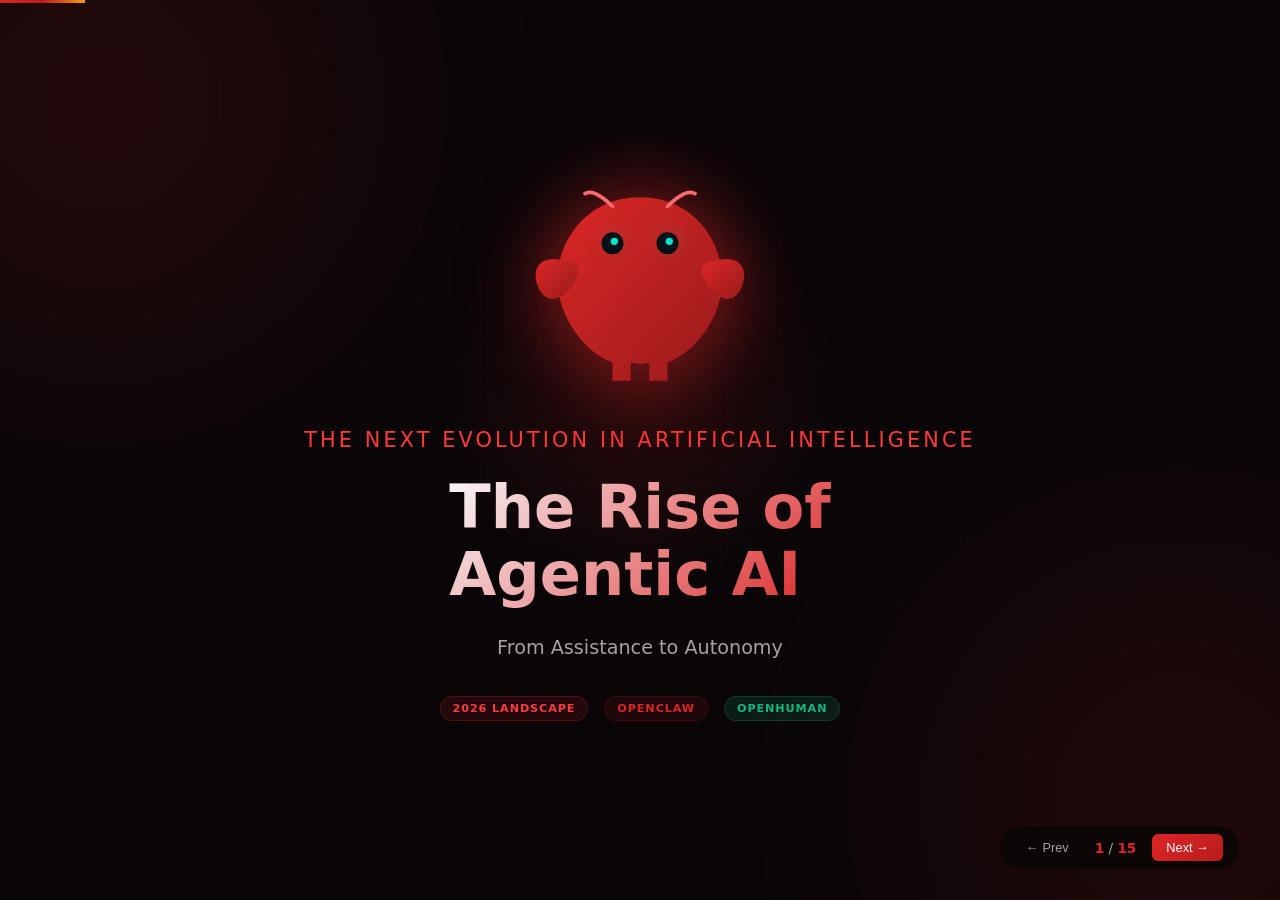
==== commit c79edea2: "fix: remove 11th presentation slide" ====
--- a/index.html
+++ b/index.html
@@ -1449,48 +1449,6 @@
             </p>
         </div>
 
-        <!-- Slide 8: The Future -->
-        <div class="slide">
-            <div class="bg-grid"></div>
-            <div class="bg-glow glow-1"></div>
-            <div class="bg-glow glow-4"></div>
-
-            <div class="center-col">
-                <span class="badge badge-red">2026 and Beyond</span>
-                <h2 style="margin-top: 1rem;">AI as an Operating Layer</h2>
-
-                <p style="font-size: 1.3rem; margin: 1.5rem 0; line-height: 1.7;">
-                    Agentic AI is not a feature upgrade. It is a <strong style="color: var(--accent-red);">structural shift</strong>
-                    in how digital systems operate — from <em>assistance</em> to <em>execution intelligence</em>.
-                </p>
-
-                <div class="closing-pillars">
-                    <div class="pillar" style="overflow: hidden;">
-                        <img src="images/icon_operate_faster_1778921251504.png" style="width: calc(100% + 48px); max-width: none; aspect-ratio: 16 / 9; object-fit: cover; margin: -24px -24px 20px -24px; display: block; border-bottom: 1px solid rgba(220, 38, 38, 0.15);">
-                        <h3>Operate Faster</h3>
-                        <p>Agents move work between tools instead of employees</p>
-                    </div>
-                    <div class="pillar" style="overflow: hidden;">
-                        <img src="images/icon_governance_1778921268867.png" style="width: calc(100% + 48px); max-width: none; aspect-ratio: 16 / 9; object-fit: cover; margin: -24px -24px 20px -24px; display: block; border-bottom: 1px solid rgba(220, 38, 38, 0.15);">
-                        <h3>Governance First</h3>
-                        <p>Explicit boundaries make autonomy auditable and safe</p>
-                    </div>
-                    <div class="pillar" style="overflow: hidden;">
-                        <img src="images/icon_scale_1778921292351.png" style="width: calc(100% + 48px); max-width: none; aspect-ratio: 16 / 9; object-fit: cover; margin: -24px -24px 20px -24px; display: block; border-bottom: 1px solid rgba(220, 38, 38, 0.15);">
-                        <h3>Scale Differently</h3>
-                        <p>One well-defined agent multiplies across teams via version control</p>
-                    </div>
-                </div>
-
-                <div class="quote-box">
-                    <p>
-                        "The question isn't whether agentic AI will transform your industry.<br>
-                        It's whether you'll be ready when it does."
-                    </p>
-                </div>
-            </div>
-        </div>
-
         <!-- Slide 9: Installation Methods -->
         <div class="slide">
             <div class="bg-grid"></div>
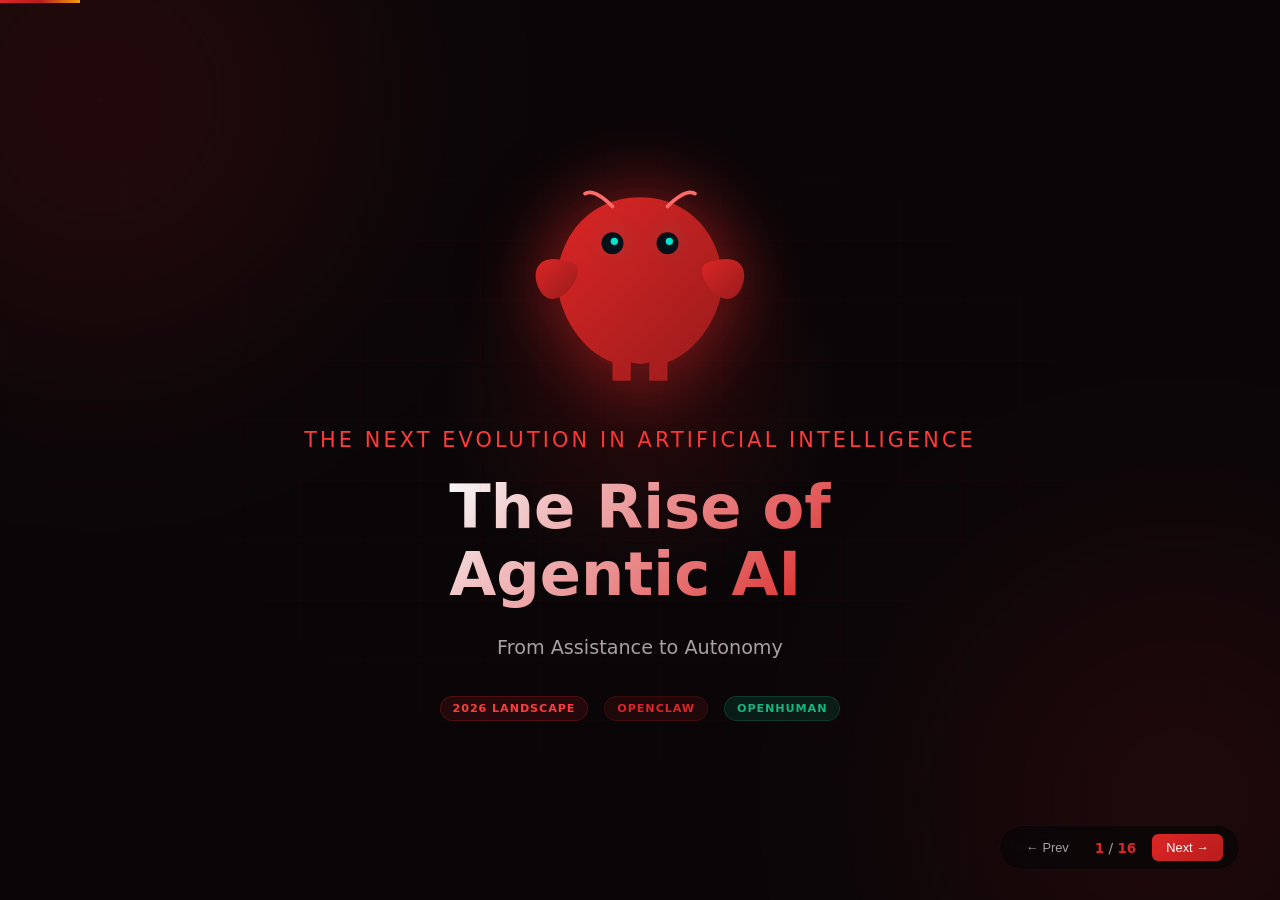
==== commit c6303c0e: "feat: add NebulaKnowLab ops slide" ====
--- a/index.html
+++ b/index.html
@@ -1164,6 +1164,50 @@
                 <div class="card" style="text-align: center;">
                     <h3>Enterprise Ready</h3>
                     <p>Departmental agents for Finance, Sales, DevOps with consistent governance.</p>
+                </div>
+            </div>
+        </div>
+
+        <!-- Slide: OpenClaw in NebulaKnowLab -->
+        <div class="slide">
+            <div class="bg-grid"></div>
+            <div class="bg-glow glow-1"></div>
+            <div class="bg-glow glow-4"></div>
+
+            <div class="center-col" style="max-width: 1180px;">
+                <span class="badge badge-red">Internal Ops Use Case</span>
+                <h2 style="margin-top: 1rem; text-align: center;">OpenClaw in NebulaKnowLab</h2>
+                <p style="text-align: center; margin-bottom: 1.75rem; max-width: 860px;">
+                    We already use OpenClaw as an internal operations agent that helps employees respond faster,
+                    helps admins coordinate better, and keeps daily work moving without repetitive follow-up.
+                </p>
+
+                <div class="card-grid" style="max-width: 1180px; margin-top: 0;">
+                    <div class="card" style="text-align: left;">
+                        <div class="card-icon">P</div>
+                        <h3>Attendance Check-In</h3>
+                        <p>OpenClaw can ask each employee for their daily status over WhatsApp or connected messaging workflows using inputs like <strong style="color: var(--text-primary);">P</strong>, <strong style="color: var(--text-primary);">A</strong>, or <strong style="color: var(--text-primary);">WFH</strong>. Team members reply with a simple shorthand update instead of filling long forms.</p>
+                    </div>
+                    <div class="card" style="text-align: left;">
+                        <div class="card-icon">✓</div>
+                        <h3>End-of-Day Tracking</h3>
+                        <p>At the end of the day, OpenClaw can follow up through the same chat flow for task completion status so work updates are collected consistently without managers manually chasing every person.</p>
+                    </div>
+                    <div class="card" style="text-align: left;">
+                        <div class="card-icon">⏰</div>
+                        <h3>Admin Coordination</h3>
+                        <p>Admins can use it to schedule meetings, send calendar reminders, and keep team coordination moving from one place instead of handling each step manually.</p>
+                    </div>
+                    <div class="card" style="text-align: left;">
+                        <div class="card-icon">G</div>
+                        <h3>Google Workspace Actions</h3>
+                        <p>Because it connects to Google accounts, OpenClaw can support email workflows and work across Calendar, Docs, and Sheets as part of everyday operations.</p>
+                    </div>
+                </div>
+
+                <div class="callout-box callout-success" style="max-width: 980px; margin-top: 1.75rem; border-radius: 12px;">
+                    <p><strong style="color: var(--accent-green);">Operational Impact</strong></p>
+                    <p>These are just a few examples. OpenClaw can coordinate many internal workflows, connect across tools, and automate a wide range of everyday operational tasks for the team.</p>
                 </div>
             </div>
         </div>
@@ -1584,7 +1628,7 @@
                     real-world challenges, and guided exercises to build and deploy your own Agentic AI workflows.
                 </p>
 
-                <a id="taskLink" href="https://nebula-knowlab-frontend-759854934093.us-central1.run.app" target="_blank" rel="noopener"
+                <a id="taskLink" href="tasks/" target="_blank" rel="noopener"
                    class="task-button"
                 >
                     <svg width="22" height="22" viewBox="0 0 24 24" fill="none" stroke="currentColor" stroke-width="2.5" stroke-linecap="round" stroke-linejoin="round"><polyline points="16 18 22 12 16 6"></polyline><polyline points="8 6 2 12 8 18"></polyline></svg>
